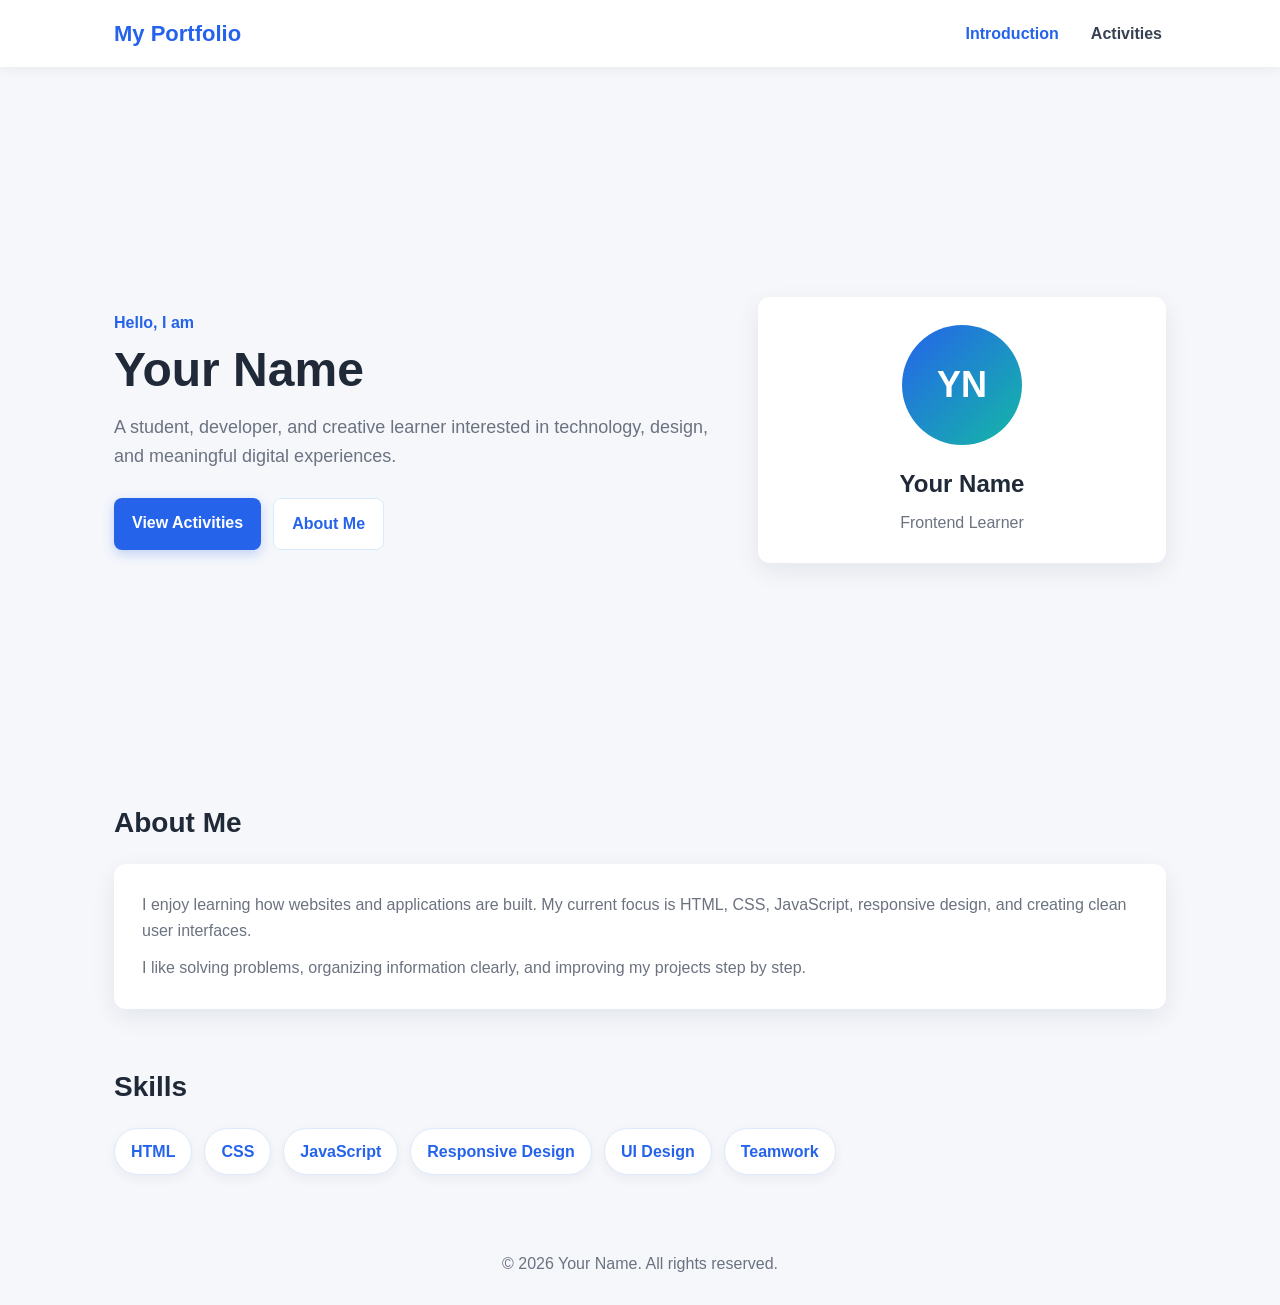
==== index.html @ dddd426d "Add portfolio website" ====
<!DOCTYPE html>
<html lang="en">
<head>
  <meta charset="UTF-8" />
  <meta name="viewport" content="width=device-width, initial-scale=1.0" />
  <title>My Portfolio | Introduction</title>
  <link rel="stylesheet" href="style.css" />
</head>
<body>
  <header class="app-header">
    <nav class="navbar">
      <a href="index.html" class="logo">My Portfolio</a>

      <button class="menu-btn" id="menuBtn" aria-label="Open navigation menu">☰</button>

      <ul class="nav-links" id="navLinks">
        <li><a href="index.html" class="active">Introduction</a></li>
        <li><a href="activities.html">Activities</a></li>
      </ul>
    </nav>
  </header>

  <main class="container">
    <section class="hero">
      <div class="hero-text">
        <p class="eyebrow">Hello, I am</p>
        <h1>Your Name</h1>
        <p class="subtitle">
          A student, developer, and creative learner interested in technology,
          design, and meaningful digital experiences.
        </p>

        <div class="hero-actions">
          <a href="activities.html" class="btn primary">View Activities</a>
          <a href="#about" class="btn secondary">About Me</a>
        </div>
      </div>

      <div class="profile-card">
        <div class="avatar">YN</div>
        <h2>Your Name</h2>
        <p>Frontend Learner</p>
      </div>
    </section>

    <section id="about" class="section">
      <h2>About Me</h2>
      <div class="card">
        <p>
          I enjoy learning how websites and applications are built. My current
          focus is HTML, CSS, JavaScript, responsive design, and creating clean
          user interfaces.
        </p>
        <p>
          I like solving problems, organizing information clearly, and improving
          my projects step by step.
        </p>
      </div>
    </section>

    <section class="section">
      <h2>Skills</h2>
      <div class="skills-grid">
        <div class="skill-chip">HTML</div>
        <div class="skill-chip">CSS</div>
        <div class="skill-chip">JavaScript</div>
        <div class="skill-chip">Responsive Design</div>
        <div class="skill-chip">UI Design</div>
        <div class="skill-chip">Teamwork</div>
      </div>
    </section>
  </main>

  <footer class="footer">
    <p>© 2026 Your Name. All rights reserved.</p>
  </footer>

  <script src="script.js"></script>
</body>
</html>
---- style.css ----
* {
  box-sizing: border-box;
  margin: 0;
  padding: 0;
}

body {
  font-family: Arial, sans-serif;
  background: #f5f7fb;
  color: #1f2937;
  line-height: 1.6;
}

.app-header {
  background: #ffffff;
  box-shadow: 0 2px 12px rgba(0, 0, 0, 0.06);
  position: sticky;
  top: 0;
  z-index: 10;
}

.navbar {
  max-width: 1100px;
  margin: 0 auto;
  padding: 16px 24px;
  display: flex;
  align-items: center;
  justify-content: space-between;
}

.logo {
  color: #2563eb;
  font-size: 22px;
  font-weight: 700;
  text-decoration: none;
}

.nav-links {
  list-style: none;
  display: flex;
  gap: 24px;
}

.nav-links a {
  color: #374151;
  text-decoration: none;
  font-weight: 600;
  padding: 8px 4px;
}

.nav-links a:hover,
.nav-links a.active {
  color: #2563eb;
}

.menu-btn {
  display: none;
  background: #2563eb;
  color: #ffffff;
  border: none;
  border-radius: 8px;
  padding: 8px 12px;
  font-size: 20px;
  cursor: pointer;
}

.container {
  max-width: 1100px;
  margin: 0 auto;
  padding: 48px 24px;
}

.hero {
  display: grid;
  grid-template-columns: 1.5fr 1fr;
  gap: 32px;
  align-items: center;
  min-height: 70vh;
}

.eyebrow {
  color: #2563eb;
  font-weight: 700;
  margin-bottom: 8px;
}

.hero h1,
.page-title h1 {
  font-size: 48px;
  line-height: 1.1;
  margin-bottom: 16px;
}

.subtitle,
.page-title p {
  font-size: 18px;
  color: #6b7280;
  max-width: 620px;
}

.hero-actions {
  display: flex;
  gap: 12px;
  margin-top: 28px;
  flex-wrap: wrap;
}

.btn {
  display: inline-block;
  text-decoration: none;
  border-radius: 8px;
  padding: 12px 18px;
  font-weight: 700;
  transition: 0.2s;
}

.btn.primary {
  background: #2563eb;
  color: #ffffff;
  box-shadow: 0 4px 12px rgba(37, 99, 235, 0.25);
}

.btn.secondary {
  background: #ffffff;
  color: #2563eb;
  border: 1px solid #dbeafe;
}

.btn:hover {
  transform: translateY(-2px);
}

.profile-card,
.card,
.activity-card {
  background: #ffffff;
  border-radius: 12px;
  padding: 28px;
  box-shadow: 0 8px 24px rgba(15, 23, 42, 0.08);
}

.profile-card {
  text-align: center;
}

.avatar {
  width: 120px;
  height: 120px;
  margin: 0 auto 20px;
  border-radius: 50%;
  background: linear-gradient(135deg, #2563eb, #14b8a6);
  color: #ffffff;
  display: grid;
  place-items: center;
  font-size: 36px;
  font-weight: 800;
}

.profile-card h2 {
  margin-bottom: 6px;
}

.profile-card p,
.card p,
.activity-card p {
  color: #6b7280;
}

.section {
  margin-top: 56px;
}

.section h2 {
  font-size: 28px;
  margin-bottom: 18px;
}

.card p + p {
  margin-top: 12px;
}

.skills-grid {
  display: flex;
  flex-wrap: wrap;
  gap: 12px;
}

.skill-chip {
  background: #ffffff;
  color: #2563eb;
  border: 1px solid #dbeafe;
  border-radius: 999px;
  padding: 10px 16px;
  font-weight: 700;
  box-shadow: 0 4px 12px rgba(15, 23, 42, 0.05);
}

.page-title {
  margin-bottom: 36px;
}

.activity-grid {
  display: grid;
  grid-template-columns: repeat(2, 1fr);
  gap: 24px;
}

.activity-card {
  transition: 0.2s;
}

.activity-card:hover {
  transform: translateY(-4px);
}

.activity-card h2 {
  font-size: 22px;
  margin: 12px 0;
}

.tag {
  display: inline-block;
  background: #e0f2fe;
  color: #0369a1;
  border-radius: 999px;
  padding: 6px 12px;
  font-size: 14px;
  font-weight: 700;
}

.date {
  margin-top: 16px;
  font-weight: 700;
  color: #2563eb !important;
}

.footer {
  text-align: center;
  padding: 28px 20px;
  color: #6b7280;
}

@media (max-width: 768px) {
  .menu-btn {
    display: block;
  }

  .nav-links {
    display: none;
    position: absolute;
    top: 68px;
    left: 0;
    width: 100%;
    background: #ffffff;
    flex-direction: column;
    padding: 16px 24px;
    box-shadow: 0 8px 20px rgba(0, 0, 0, 0.06);
  }

  .nav-links.show {
    display: flex;
  }

  .hero {
    grid-template-columns: 1fr;
    min-height: auto;
  }

  .hero h1,
  .page-title h1 {
    font-size: 38px;
  }

  .activity-grid {
    grid-template-columns: 1fr;
  }
}
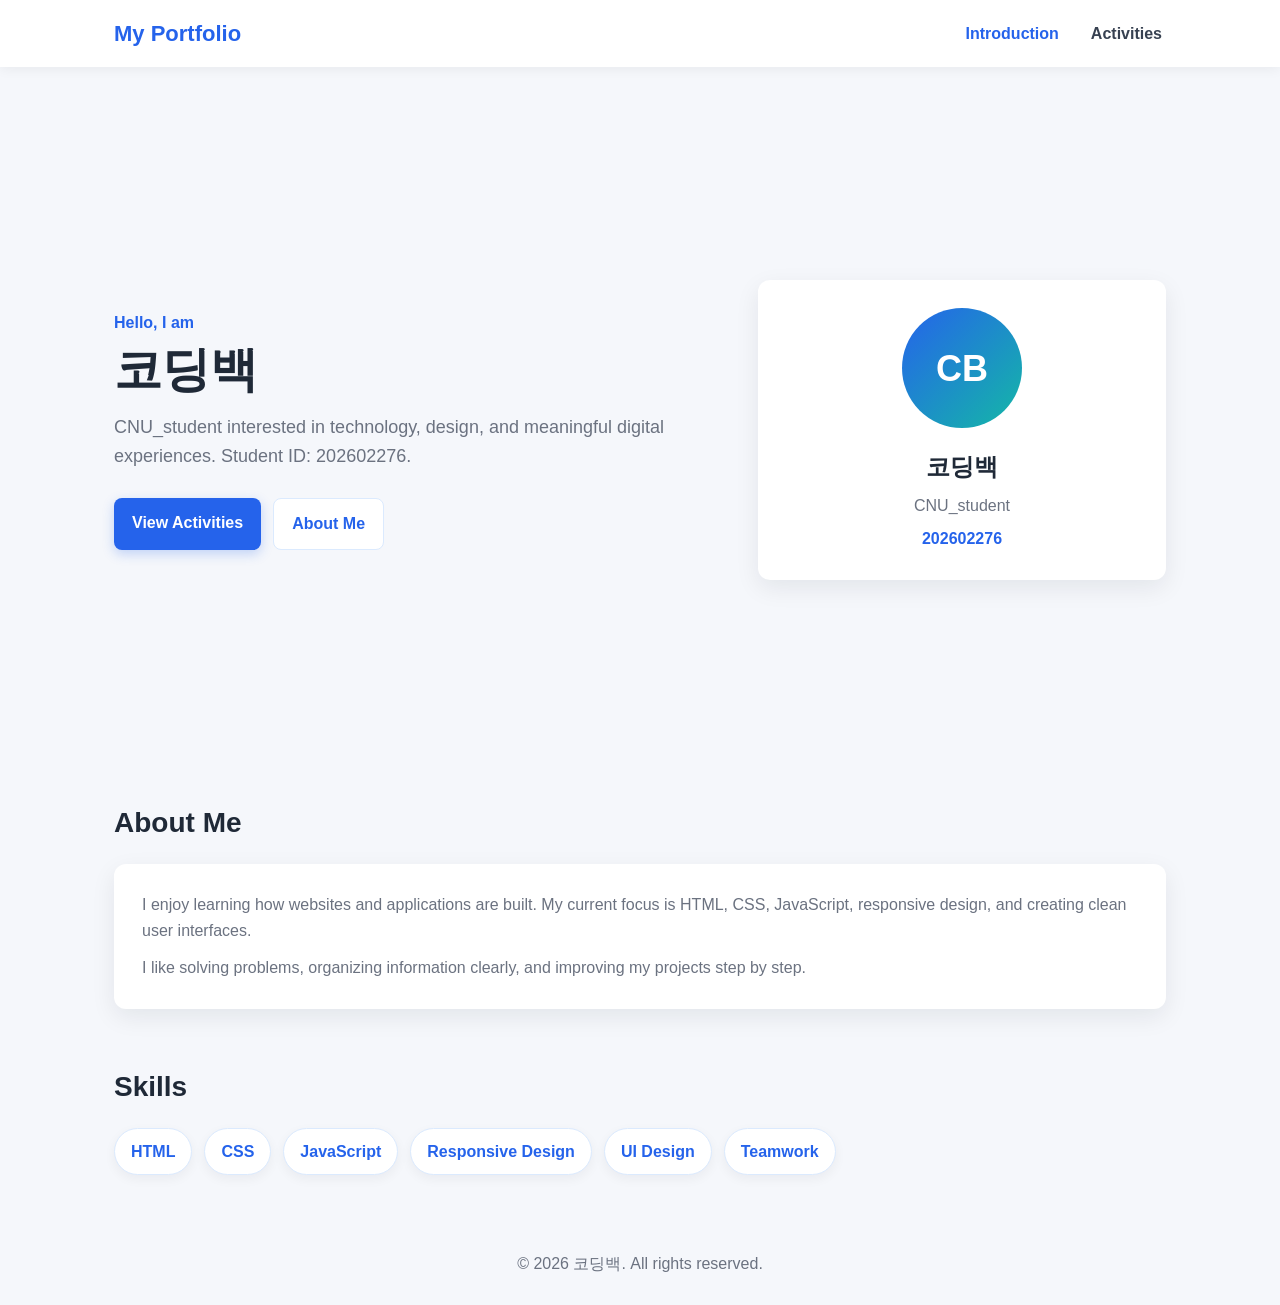
==== commit 2a78bf87: "Update profile information" ====
--- a/index.html
+++ b/index.html
@@ -24,10 +24,10 @@
     <section class="hero">
       <div class="hero-text">
         <p class="eyebrow">Hello, I am</p>
-        <h1>Your Name</h1>
+        <h1>코딩백</h1>
         <p class="subtitle">
-          A student, developer, and creative learner interested in technology,
-          design, and meaningful digital experiences.
+          CNU_student interested in technology, design, and meaningful digital
+          experiences. Student ID: 202602276.
         </p>
 
         <div class="hero-actions">
@@ -37,9 +37,10 @@
       </div>
 
       <div class="profile-card">
-        <div class="avatar">YN</div>
-        <h2>Your Name</h2>
-        <p>Frontend Learner</p>
+        <div class="avatar">CB</div>
+        <h2>코딩백</h2>
+        <p>CNU_student</p>
+        <p class="student-id">202602276</p>
       </div>
     </section>
 
@@ -72,7 +73,7 @@
   </main>
 
   <footer class="footer">
-    <p>© 2026 Your Name. All rights reserved.</p>
+    <p>© 2026 코딩백. All rights reserved.</p>
   </footer>
 
   <script src="script.js"></script>
--- a/style.css
+++ b/style.css
@@ -166,6 +166,12 @@
   color: #6b7280;
 }
 
+.student-id {
+  margin-top: 8px;
+  color: #2563eb !important;
+  font-weight: 700;
+}
+
 .section {
   margin-top: 56px;
 }
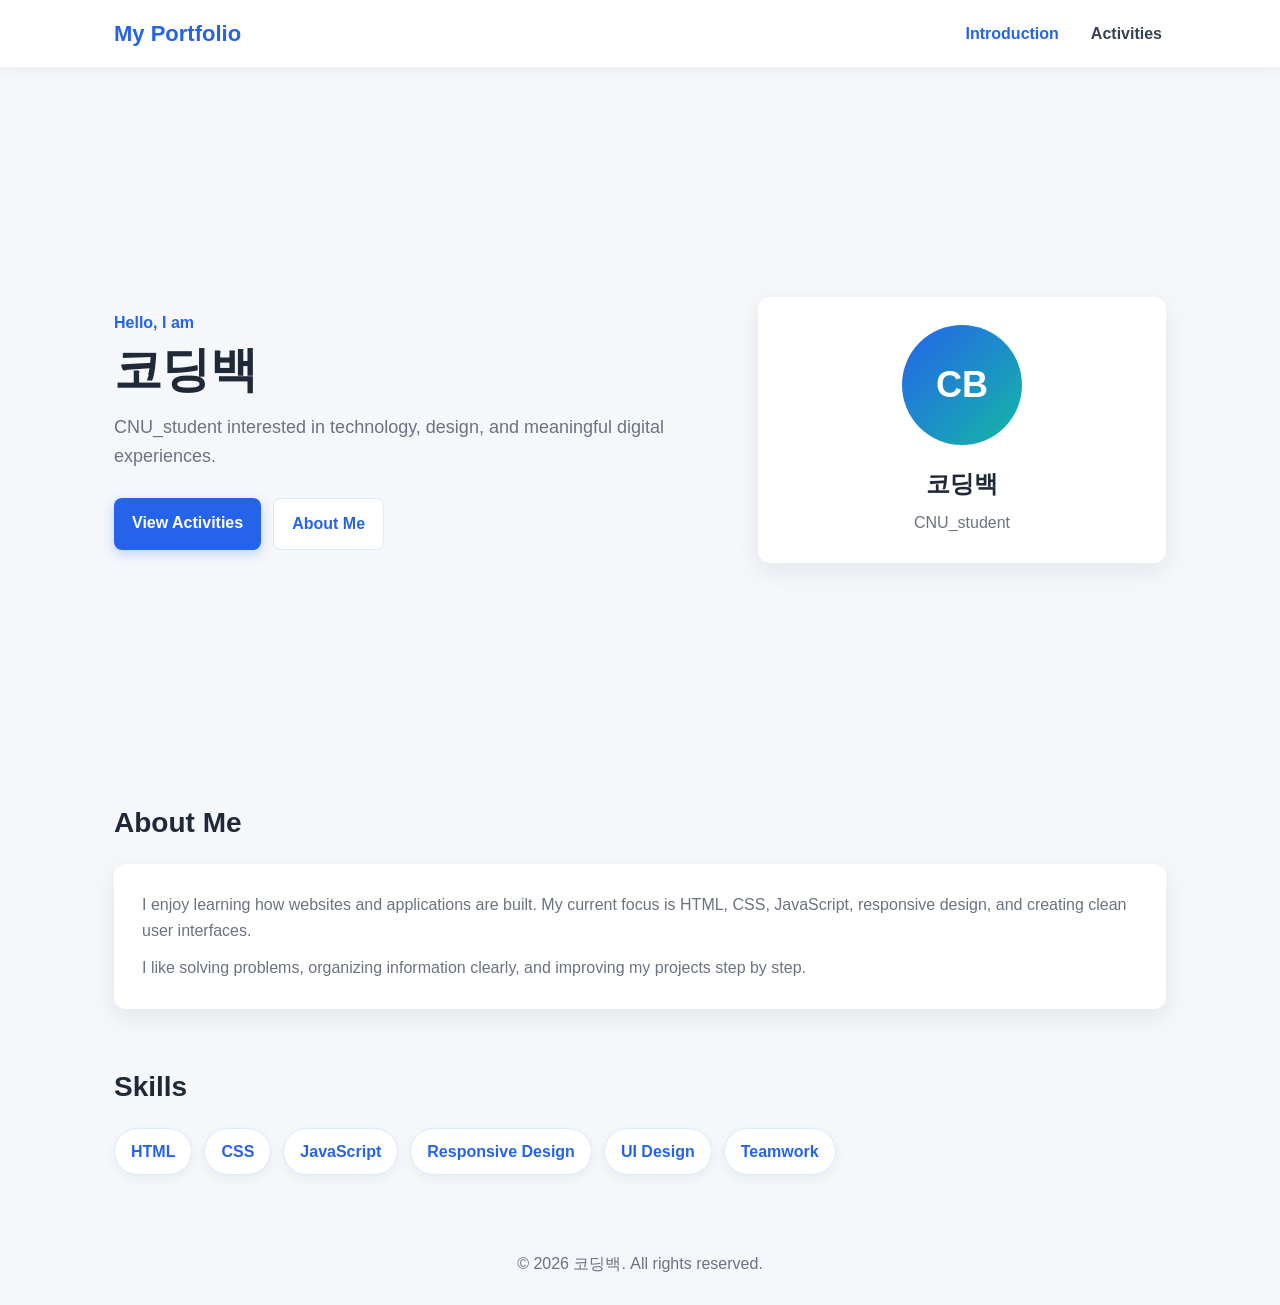
==== commit 75a7f6d8: "Update activity list" ====
--- a/index.html
+++ b/index.html
@@ -27,7 +27,7 @@
         <h1>코딩백</h1>
         <p class="subtitle">
           CNU_student interested in technology, design, and meaningful digital
-          experiences. Student ID: 202602276.
+          experiences.
         </p>
 
         <div class="hero-actions">
@@ -40,7 +40,6 @@
         <div class="avatar">CB</div>
         <h2>코딩백</h2>
         <p>CNU_student</p>
-        <p class="student-id">202602276</p>
       </div>
     </section>
 
--- a/style.css
+++ b/style.css
@@ -166,12 +166,6 @@
   color: #6b7280;
 }
 
-.student-id {
-  margin-top: 8px;
-  color: #2563eb !important;
-  font-weight: 700;
-}
-
 .section {
   margin-top: 56px;
 }
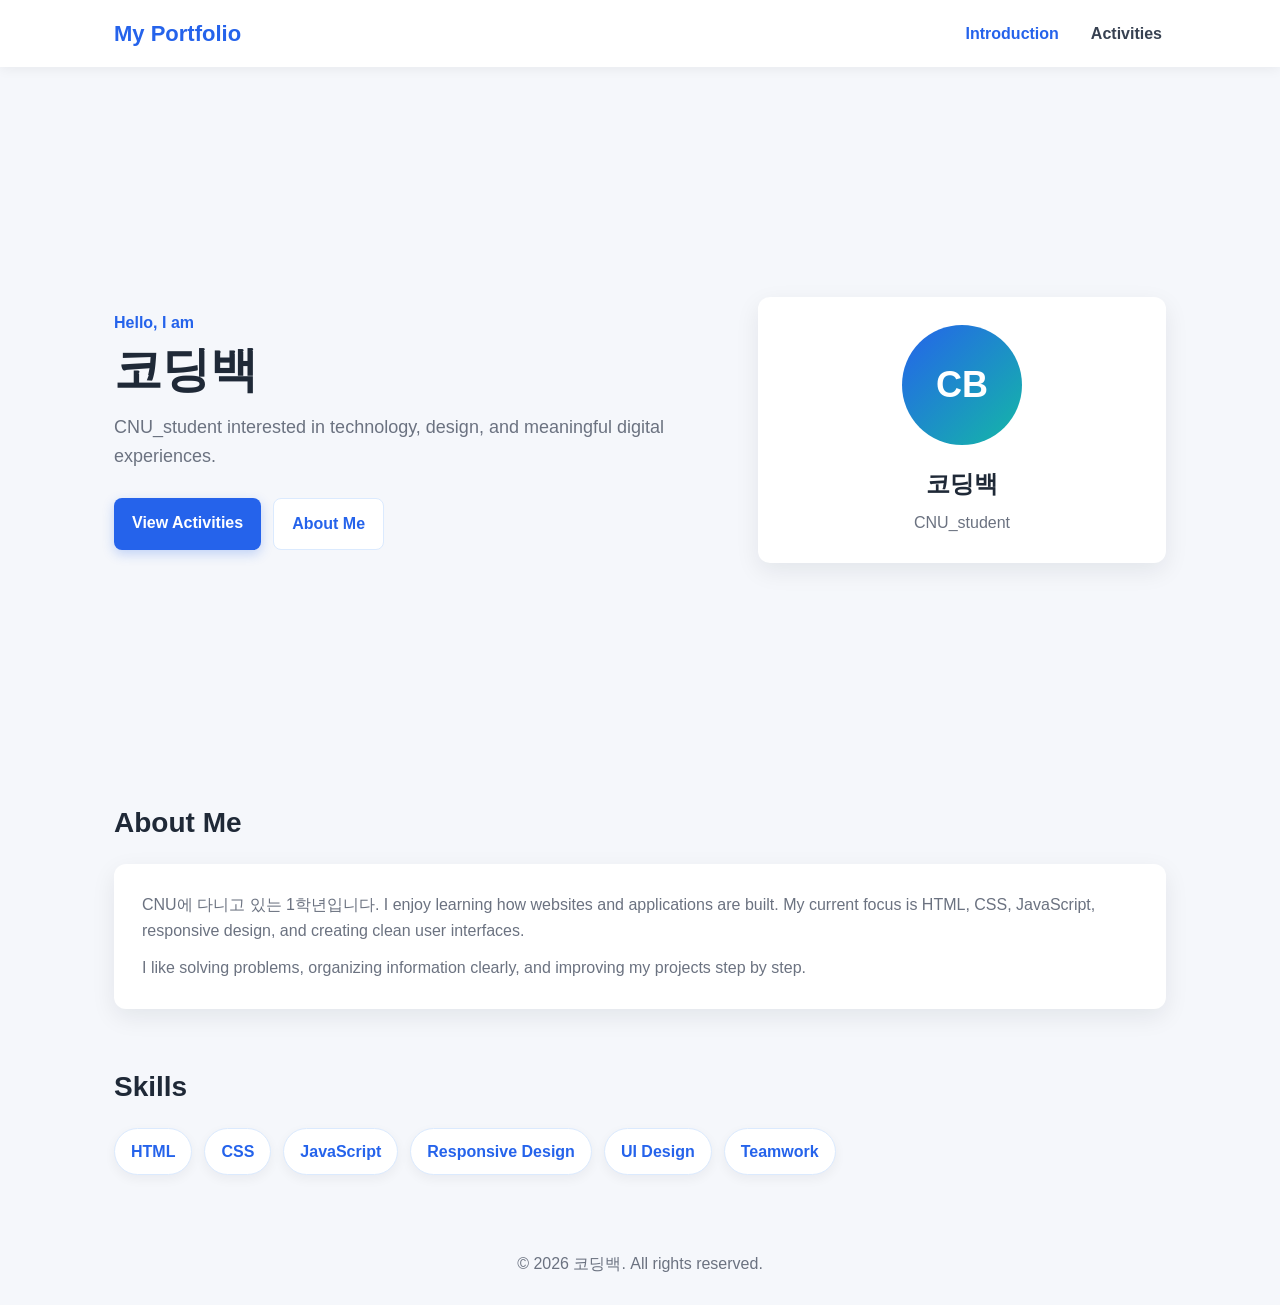
==== commit f552c3b5: "Update about me introduction" ====
--- a/index.html
+++ b/index.html
@@ -47,9 +47,9 @@
       <h2>About Me</h2>
       <div class="card">
         <p>
-          I enjoy learning how websites and applications are built. My current
-          focus is HTML, CSS, JavaScript, responsive design, and creating clean
-          user interfaces.
+          CNU에 다니고 있는 1학년입니다. I enjoy learning how websites and
+          applications are built. My current focus is HTML, CSS, JavaScript,
+          responsive design, and creating clean user interfaces.
         </p>
         <p>
           I like solving problems, organizing information clearly, and improving
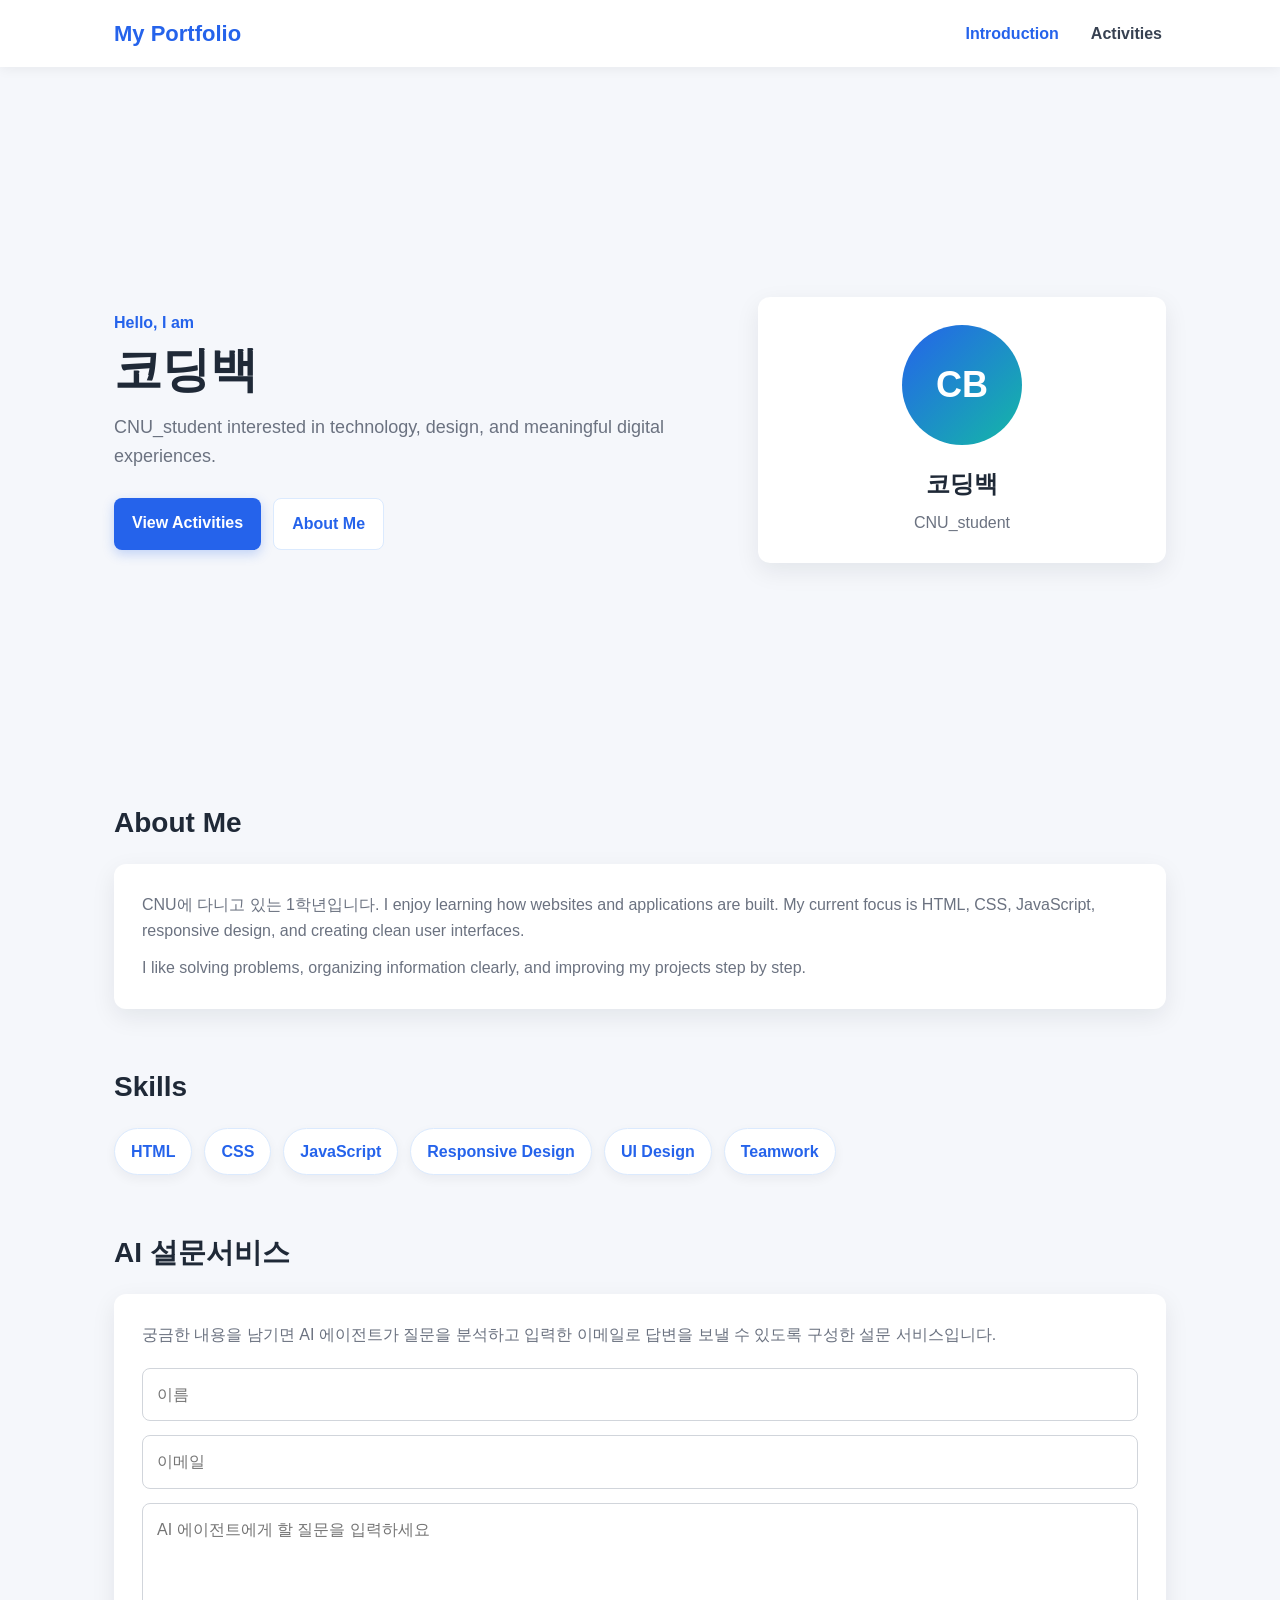
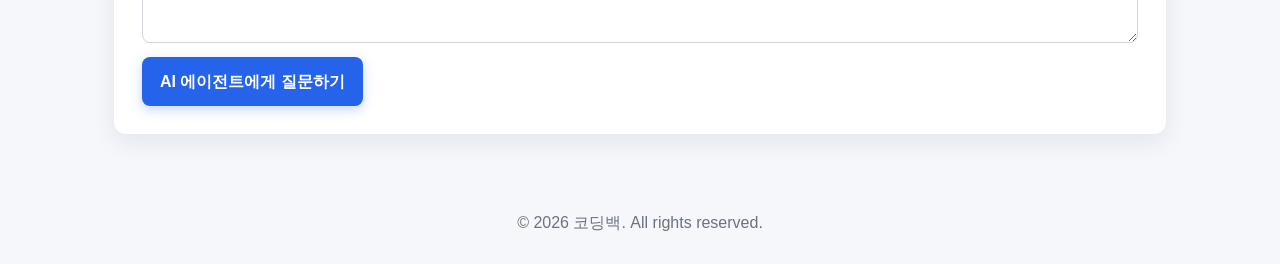
==== commit f1b9805c: "Add AI survey service" ====
--- a/index.html
+++ b/index.html
@@ -69,6 +69,30 @@
         <div class="skill-chip">Teamwork</div>
       </div>
     </section>
+
+    <section class="section">
+      <h2>AI 설문서비스</h2>
+      <div class="card ai-service-card">
+        <p>
+          궁금한 내용을 남기면 AI 에이전트가 질문을 분석하고 입력한 이메일로
+          답변을 보낼 수 있도록 구성한 설문 서비스입니다.
+        </p>
+
+        <form id="contactForm" class="contact-form">
+          <input type="text" id="visitorName" placeholder="이름" required />
+          <input type="email" id="visitorEmail" placeholder="이메일" required />
+          <textarea
+            id="visitorMessage"
+            placeholder="AI 에이전트에게 할 질문을 입력하세요"
+            required
+          ></textarea>
+
+          <button type="submit">AI 에이전트에게 질문하기</button>
+        </form>
+
+        <div id="responseMessage" class="response-message"></div>
+      </div>
+    </section>
   </main>
 
   <footer class="footer">
--- a/style.css
+++ b/style.css
@@ -193,6 +193,79 @@
   padding: 10px 16px;
   font-weight: 700;
   box-shadow: 0 4px 12px rgba(15, 23, 42, 0.05);
+}
+
+.ai-service-card {
+  display: grid;
+  gap: 20px;
+}
+
+.contact-form {
+  display: grid;
+  gap: 14px;
+}
+
+.contact-form input,
+.contact-form textarea {
+  width: 100%;
+  border: 1px solid #d1d5db;
+  border-radius: 8px;
+  padding: 13px 14px;
+  color: #1f2937;
+  font: inherit;
+  background: #ffffff;
+  outline: none;
+  transition: border-color 0.2s, box-shadow 0.2s;
+}
+
+.contact-form textarea {
+  min-height: 140px;
+  resize: vertical;
+}
+
+.contact-form input:focus,
+.contact-form textarea:focus {
+  border-color: #2563eb;
+  box-shadow: 0 0 0 3px rgba(37, 99, 235, 0.14);
+}
+
+.contact-form button {
+  justify-self: start;
+  border: none;
+  border-radius: 8px;
+  padding: 12px 18px;
+  background: #2563eb;
+  color: #ffffff;
+  font: inherit;
+  font-weight: 700;
+  cursor: pointer;
+  box-shadow: 0 4px 12px rgba(37, 99, 235, 0.25);
+  transition: 0.2s;
+}
+
+.contact-form button:hover {
+  transform: translateY(-2px);
+}
+
+.response-message {
+  display: none;
+  margin-top: 4px;
+  font-weight: 700;
+}
+
+.response-message.is-loading {
+  display: block;
+  color: #2563eb;
+}
+
+.response-message.is-success {
+  display: block;
+  color: #15803d;
+}
+
+.response-message.is-error {
+  display: block;
+  color: #dc2626;
 }
 
 .page-title {
@@ -274,4 +347,8 @@
   .activity-grid {
     grid-template-columns: 1fr;
   }
-}
+
+  .contact-form button {
+    width: 100%;
+  }
+}
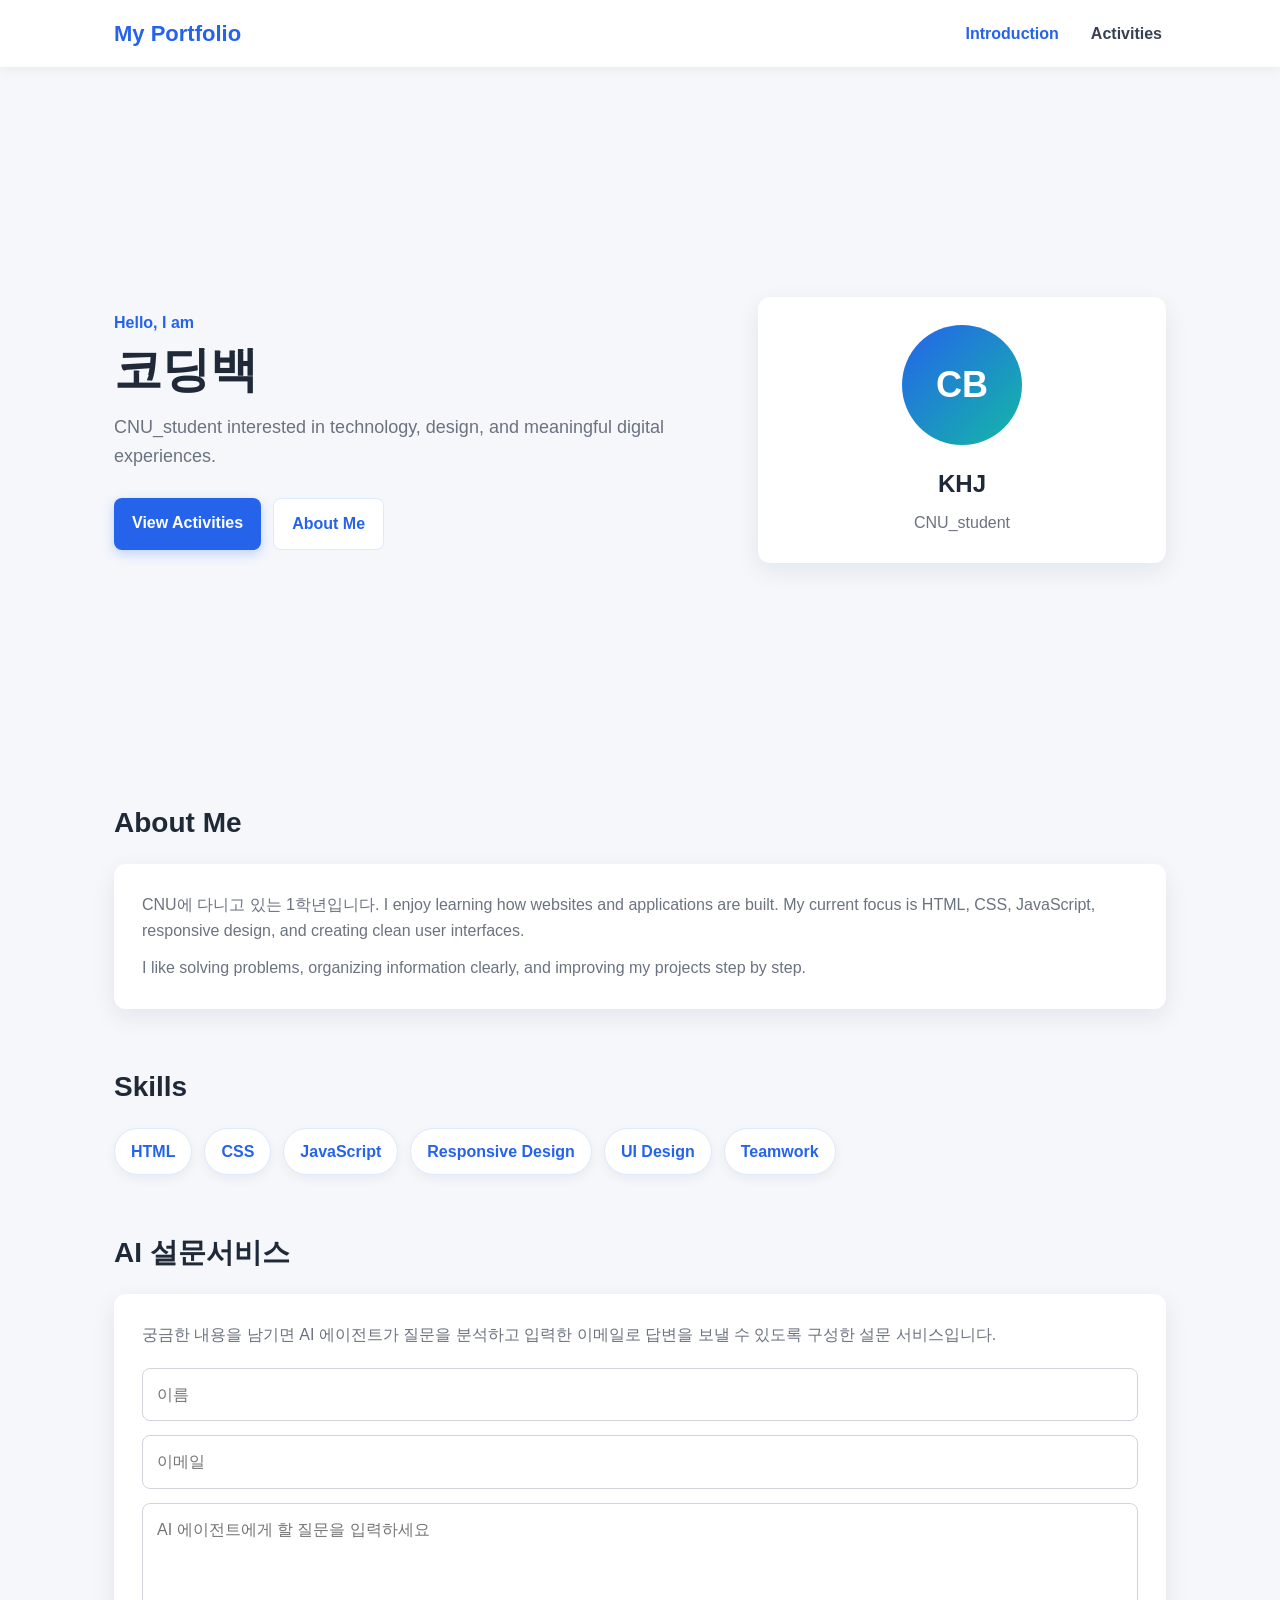
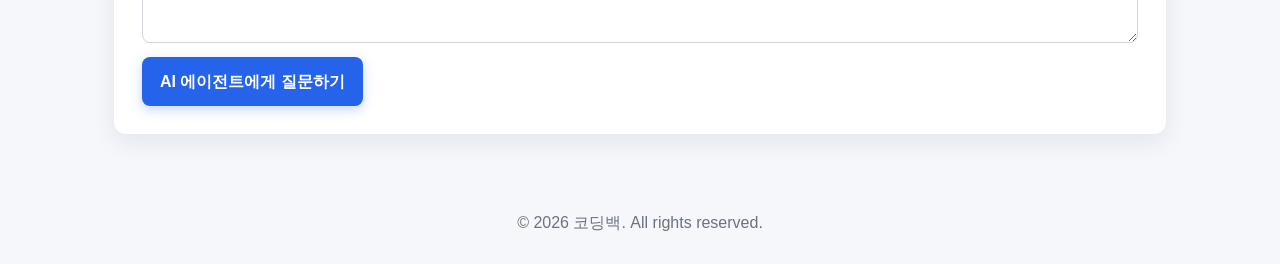
==== commit 817af7ae: "Change profile name from '코딩백' to 'KHJ'" ====
--- a/index.html
+++ b/index.html
@@ -38,7 +38,7 @@
 
       <div class="profile-card">
         <div class="avatar">CB</div>
-        <h2>코딩백</h2>
+        <h2>KHJ</h2>
         <p>CNU_student</p>
       </div>
     </section>
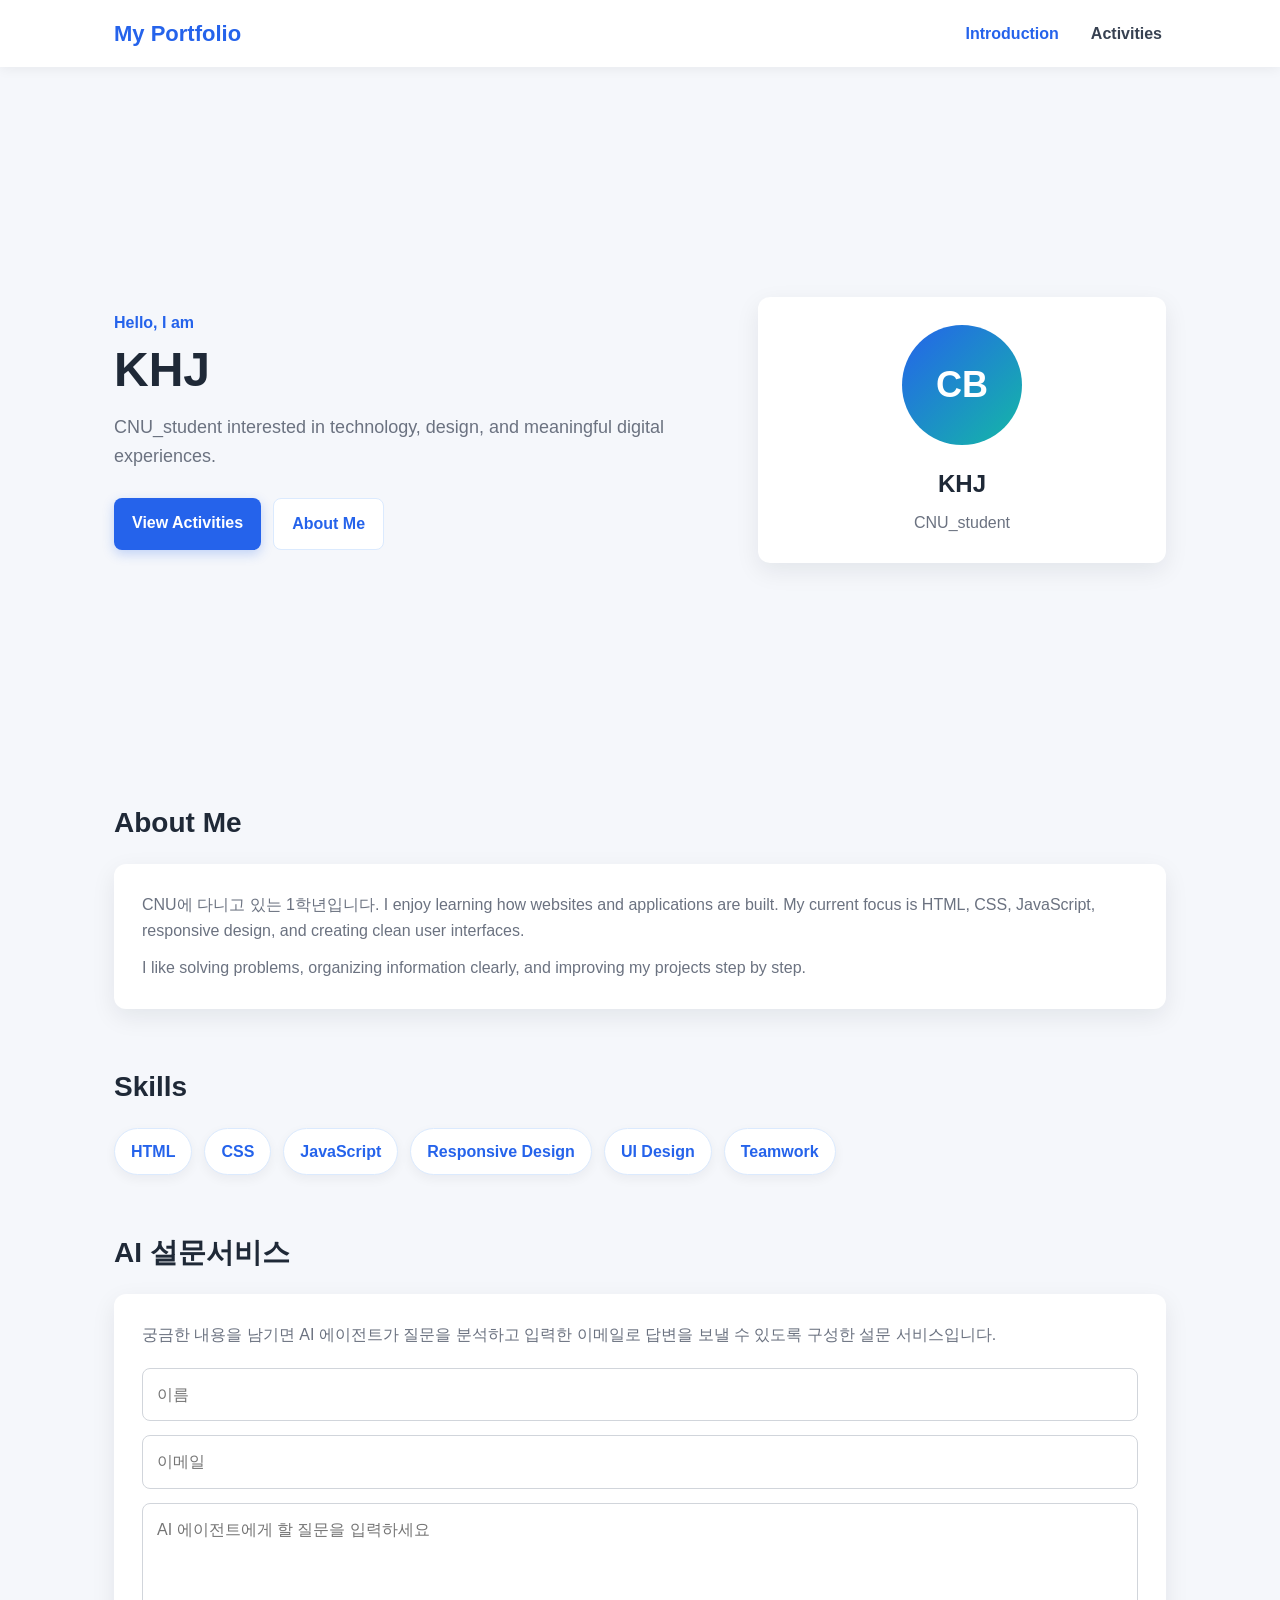
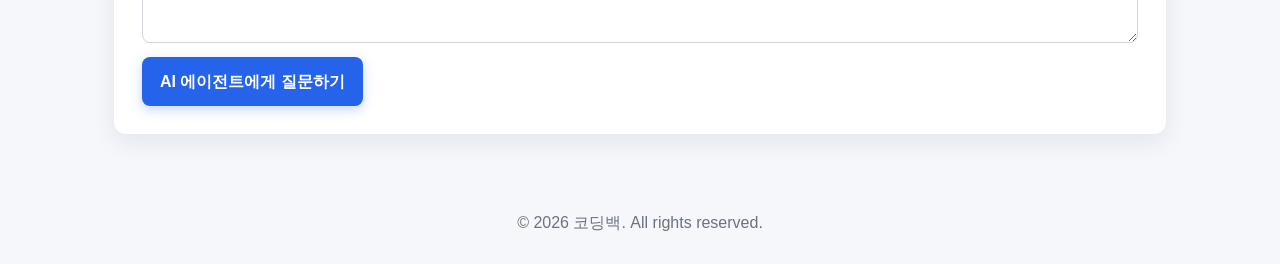
==== commit 50ba4c89: "Update index.html" ====
--- a/index.html
+++ b/index.html
@@ -24,7 +24,7 @@
     <section class="hero">
       <div class="hero-text">
         <p class="eyebrow">Hello, I am</p>
-        <h1>코딩백</h1>
+        <h1>KHJ</h1>
         <p class="subtitle">
           CNU_student interested in technology, design, and meaningful digital
           experiences.
